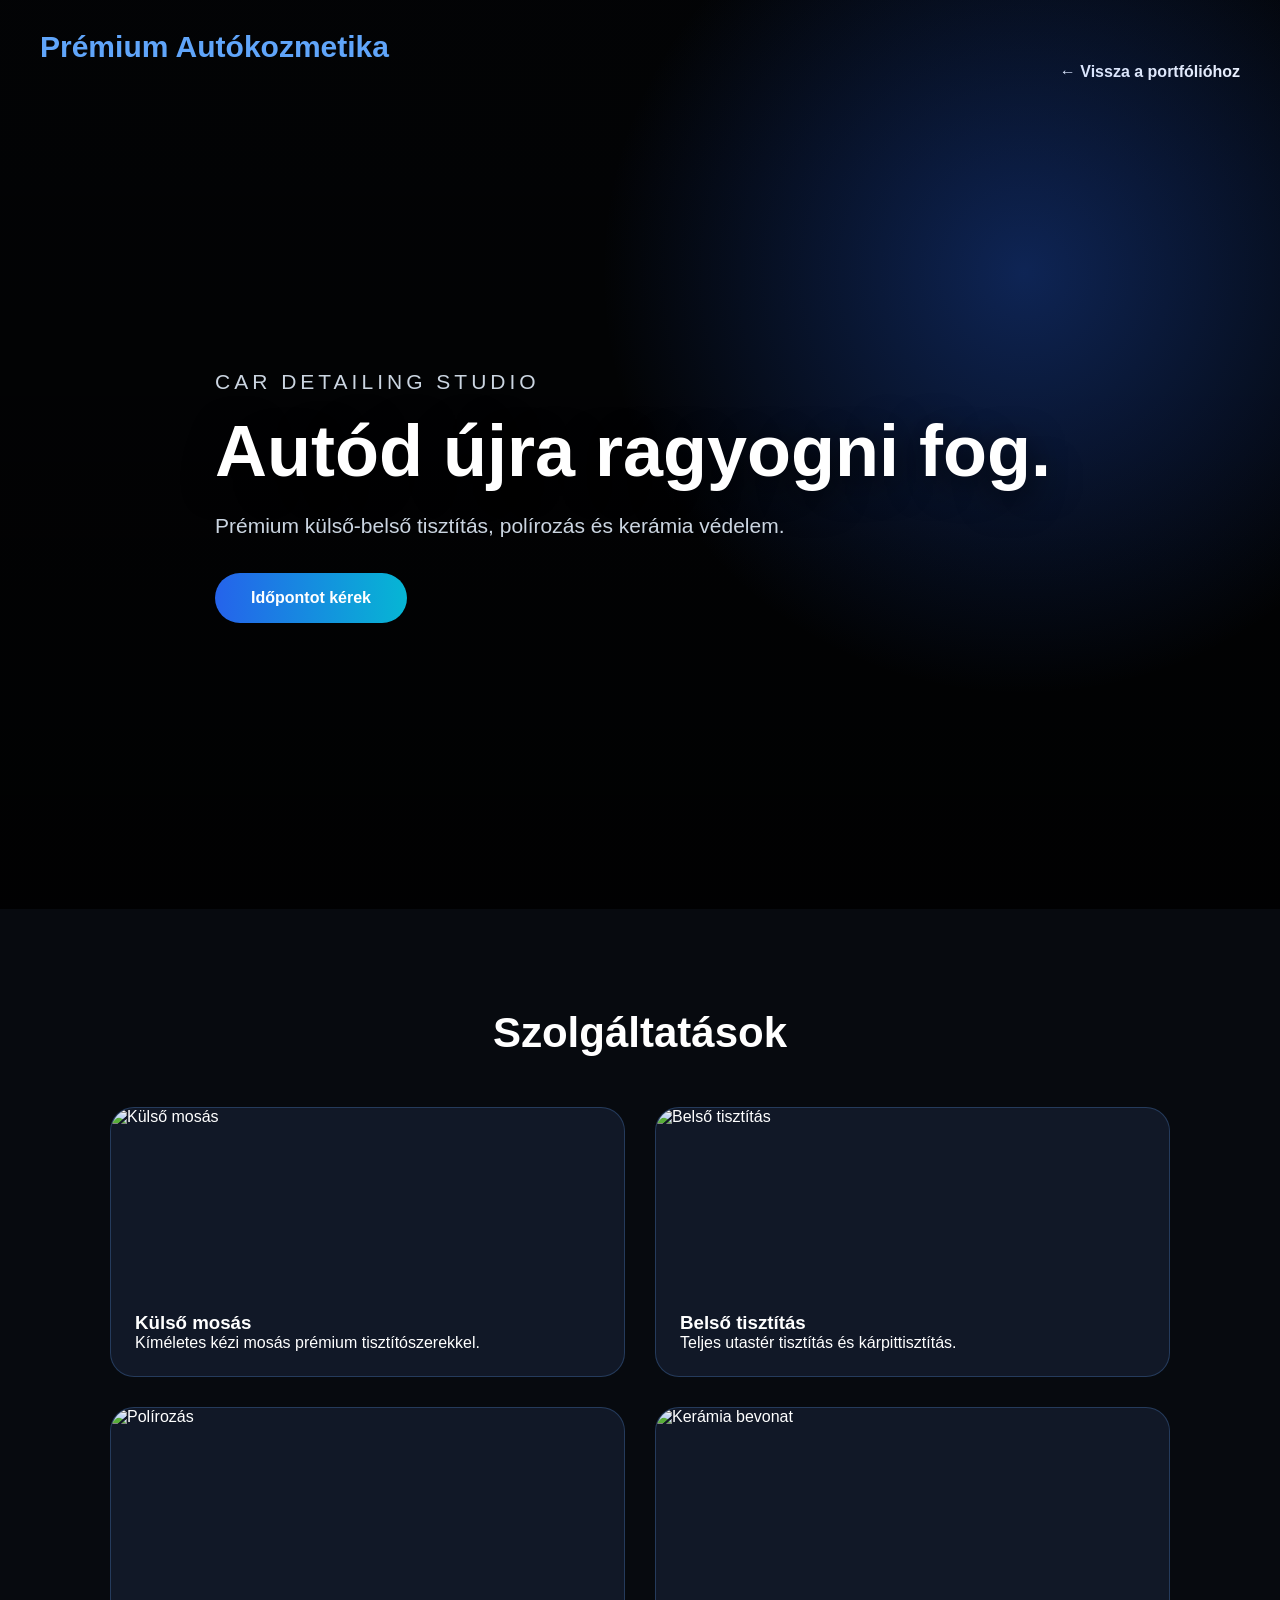
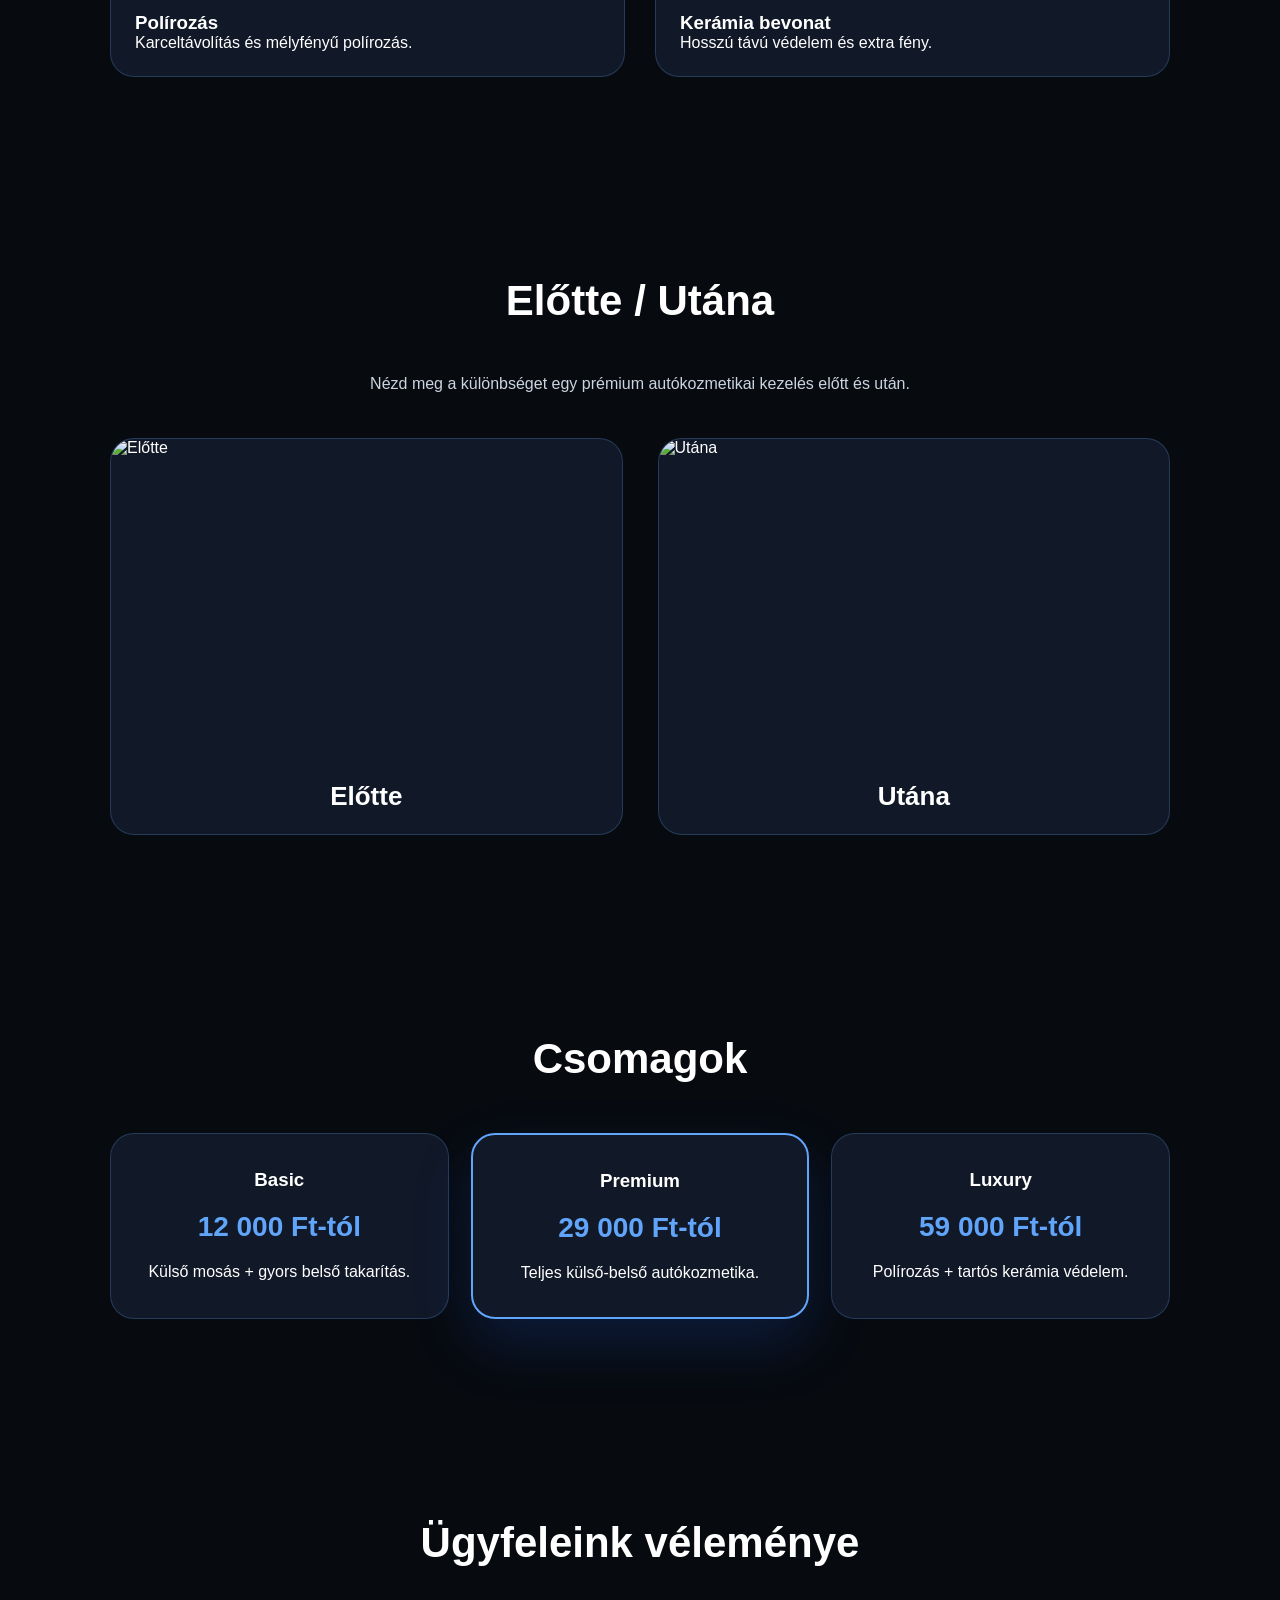
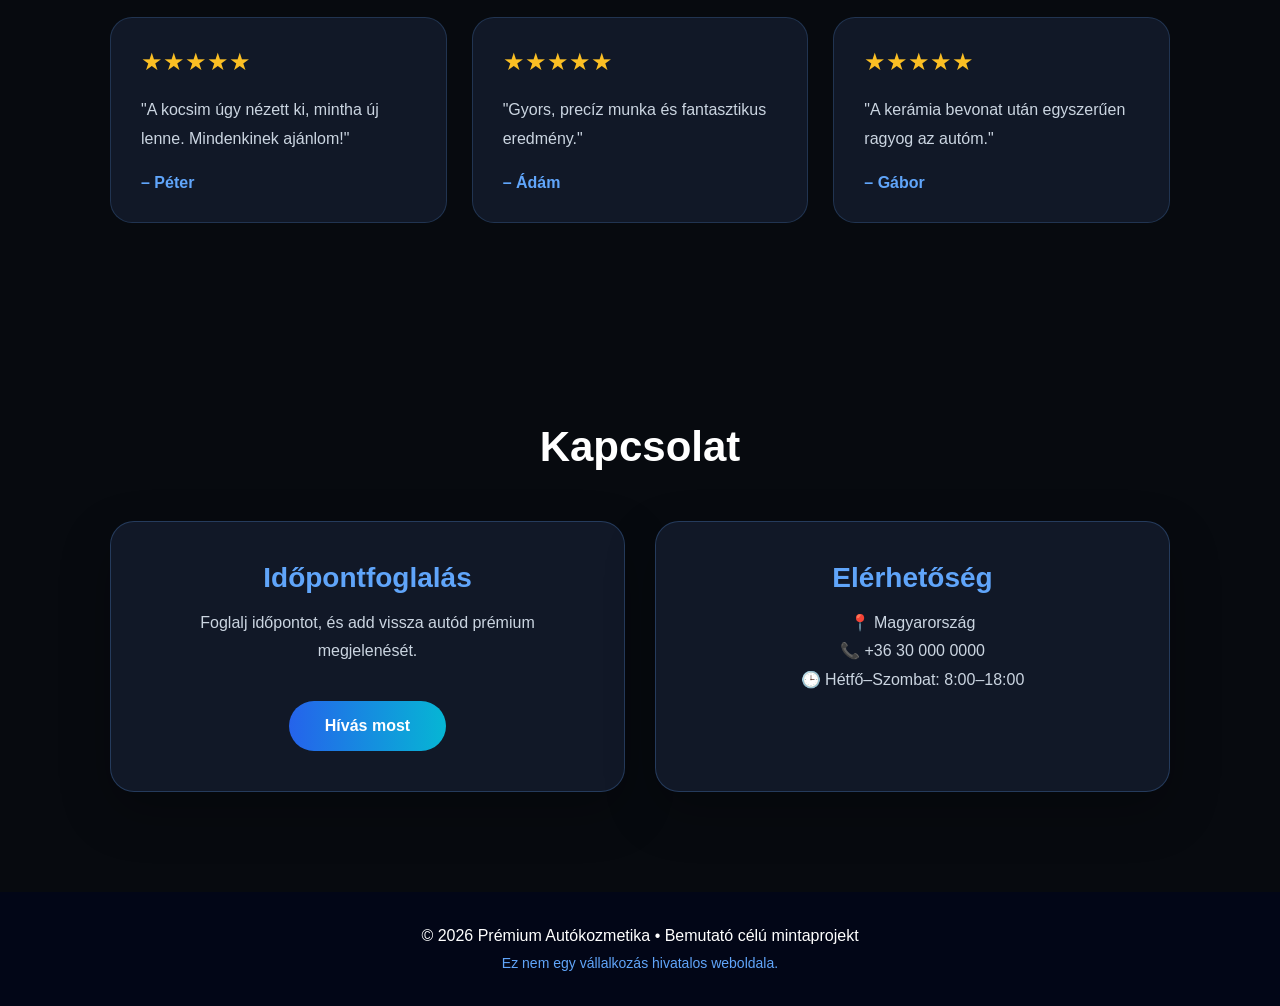
==== portfolio/autokozmetika.html @ 3424e382 "Add files via upload" ====
<!DOCTYPE html>
<html lang="hu">
<head>
    <meta charset="UTF-8">
    <meta name="viewport" content="width=device-width, initial-scale=1.0">
    <title>Prémium Autókozmetika</title>
    <link rel="stylesheet" href="css/auto.css">
</head>
<body>

<header class="hero">
    <nav>
        <h2>Prémium Autókozmetika</h2>
        <a href="../index.html">← Vissza a portfólióhoz</a>
    </nav>

    <div class="hero-content">
        <p class="label">Car Detailing Studio</p>
        <h1>Autód újra ragyogni fog.</h1>
        <p>Prémium külső-belső tisztítás, polírozás és kerámia védelem.</p>
        <a href="#contact" class="btn">Időpontot kérek</a>
    </div>
</header>

<section class="services">
    <h2>Szolgáltatások</h2>

    <div class="grid">

    <div class="service-card">
        <img src="images/wash.jpg" alt="Külső mosás">
        <div class="service-info">
            <h3>Külső mosás</h3>
            <p>Kíméletes kézi mosás prémium tisztítószerekkel.</p>
        </div>
    </div>

    <div class="service-card">
        <img src="images/interior.jpg" alt="Belső tisztítás">
        <div class="service-info">
            <h3>Belső tisztítás</h3>
            <p>Teljes utastér tisztítás és kárpittisztítás.</p>
        </div>
    </div>

    <div class="service-card">
        <img src="images/polish.jpg" alt="Polírozás">
        <div class="service-info">
            <h3>Polírozás</h3>
            <p>Karceltávolítás és mélyfényű polírozás.</p>
        </div>
    </div>

    <div class="service-card">
        <img src="images/ceramic.jpg" alt="Kerámia bevonat">
        <div class="service-info">
            <h3>Kerámia bevonat</h3>
            <p>Hosszú távú védelem és extra fény.</p>
        </div>
    </div>

</div>
</section>
<section class="before-after">

    <h2>Előtte / Utána</h2>

    <p class="before-text">
        Nézd meg a különbséget egy prémium autókozmetikai kezelés előtt és után.
    </p>

    <div class="before-grid">

        <div class="before-card">
            <img src="images/before.jpg" alt="Előtte">
            <h3>Előtte</h3>
        </div>

        <div class="before-card">
            <img src="images/after.jpg" alt="Utána">
            <h3>Utána</h3>
        </div>

    </div>

</section>
<section class="packages">
    <h2>Csomagok</h2>

    <div class="package-grid">
        <div class="package-card">
            <h3>Basic</h3>
            <p class="price">12 000 Ft-tól</p>
            <p>Külső mosás + gyors belső takarítás.</p>
        </div>

        <div class="package-card featured">
            <h3>Premium</h3>
            <p class="price">29 000 Ft-tól</p>
            <p>Teljes külső-belső autókozmetika.</p>
        </div>

        <div class="package-card">
            <h3>Luxury</h3>
            <p class="price">59 000 Ft-tól</p>
            <p>Polírozás + tartós kerámia védelem.</p>
        </div>
    </div>
</section>
<section class="reviews">

    <h2>Ügyfeleink véleménye</h2>

    <div class="reviews-grid">

        <div class="review-card">
            <div class="stars">★★★★★</div>
            <p>"A kocsim úgy nézett ki, mintha új lenne. Mindenkinek ajánlom!"</p>
            <h4>– Péter</h4>
        </div>

        <div class="review-card">
            <div class="stars">★★★★★</div>
            <p>"Gyors, precíz munka és fantasztikus eredmény."</p>
            <h4>– Ádám</h4>
        </div>

        <div class="review-card">
            <div class="stars">★★★★★</div>
            <p>"A kerámia bevonat után egyszerűen ragyog az autóm."</p>
            <h4>– Gábor</h4>
        </div>

    </div>

</section>
<section class="contact" id="contact">
    <h2>Kapcsolat</h2>

    <div class="contact-grid">

        <div class="contact-card">
            <h3>Időpontfoglalás</h3>
            <p>Foglalj időpontot, és add vissza autód prémium megjelenését.</p>
            <a href="tel:+36300000000" class="btn">Hívás most</a>
        </div>

        <div class="contact-card">
            <h3>Elérhetőség</h3>
            <p>📍 Magyarország</p>
            <p>📞 +36 30 000 0000</p>
            <p>🕒 Hétfő–Szombat: 8:00–18:00</p>
        </div>

    </div>
</section>
<footer>
    <p>© 2026 Prémium Autókozmetika • Bemutató célú mintaprojekt</p>
    <p class="demo-note">Ez nem egy vállalkozás hivatalos weboldala.</p>
</footer>

</body>
</html>
---- portfolio/css/auto.css ----
*{
    margin:0;
    padding:0;
    box-sizing:border-box;
}

body{
    font-family:Arial, sans-serif;
    background:#070A0F;
    color:white;
}

.hero{
    min-height:100vh;
    background:
        linear-gradient(rgba(0,0,0,.65),rgba(0,0,0,.88)),
        url("../images/auto-hero.jpg");
    background-size:cover;
    background-position:center;
    padding:30px;
}

nav{
    max-width:1200px;
    margin:auto;
    display:flex;
    justify-content:space-between;
    align-items:center;
}

nav h2{
    font-size:30px;
    color:#60A5FA;
}

nav a{
    color:white;
    text-decoration:none;
    font-weight:bold;
}

.hero-content{
    min-height:85vh;
    display:flex;
    flex-direction:column;
    justify-content:center;
    align-items:flex-start;
    max-width:850px;
    margin:auto;
}

.label{
    color:#60A5FA;
    text-transform:uppercase;
    letter-spacing:4px;
    margin-bottom:20px;
}

.hero h1{
    font-size:72px;
    line-height:1.05;
    margin-bottom:25px;
}

.hero p{
    font-size:21px;
    color:#CBD5E1;
    max-width:650px;
}

.btn{
    display:inline-block;
    margin-top:35px;
    background:linear-gradient(90deg,#2563EB,#06B6D4);
    color:white;
    padding:16px 36px;
    border-radius:999px;
    text-decoration:none;
    font-weight:bold;
    transition:.3s;
}

.btn:hover{
    transform:translateY(-5px);
    box-shadow:0 20px 45px rgba(37,99,235,.45);
}

section{
    max-width:1100px;
    margin:auto;
    padding:100px 20px;
}

h2{
    text-align:center;
    font-size:42px;
    margin-bottom:50px;
}

.grid,
.package-grid{
    display:grid;
    grid-template-columns:repeat(4,1fr);
    gap:22px;
}

.package-grid{
    grid-template-columns:repeat(3,1fr);
}

.card,
.package-card{
    background:#111827;
    border:1px solid rgba(96,165,250,.25);
    border-radius:24px;
    padding:35px;
    text-align:center;
    transition:.3s;
}

.card:hover,
.package-card:hover{
    transform:translateY(-8px);
    box-shadow:0 25px 60px rgba(37,99,235,.25);
}

.featured{
    border:2px solid #60A5FA;
    box-shadow:0 25px 60px rgba(37,99,235,.2);
}

.price{
    color:#60A5FA;
    font-size:28px;
    font-weight:bold;
    margin:20px 0;
}

.contact{
    text-align:center;
}

footer{
    text-align:center;
    background:#020617;
    padding:35px;
}

.demo-note{
    margin-top:10px;
    color:#60A5FA;
    font-size:14px;
}

@media(max-width:768px){
    nav{
        flex-direction:column;
        gap:15px;
    }

    .hero-content{
        align-items:center;
        text-align:center;
    }

    .hero h1{
        font-size:44px;
    }

    .grid,
    .package-grid{
        grid-template-columns:1fr;
    }
}
.hero h1{
    text-shadow:0 8px 35px rgba(0,0,0,.9);
}

.hero-content{
    position:relative;
    z-index:1;
}

.hero::after{
    content:"";
    position:absolute;
    inset:0;
    background:radial-gradient(circle at 80% 30%,rgba(37,99,235,.35),transparent 35%);
    pointer-events:none;
}

.hero{
    position:relative;
    overflow:hidden;
}
.services .grid{
    display:grid !important;
    grid-template-columns:repeat(2, 1fr) !important;
    gap:30px !important;
}

.services .service-card{
    background:#111827;
    border:1px solid rgba(96,165,250,.25);
    border-radius:24px;
    overflow:hidden;
}

.services .service-card img{
    width:100% !important;
    height:180px !important;
    object-fit:cover !important;
    display:block;
}

.services .service-info{
    padding:24px;
}

@media(max-width:768px){
    .services .grid{
        grid-template-columns:1fr !important;
    }
}
.before-after{
    padding:100px 20px;
}

.before-text{
    text-align:center;
    color:#CBD5E1;
    max-width:650px;
    margin:0 auto 45px;
}

.before-grid{
    display:grid;
    grid-template-columns:repeat(2,1fr);
    gap:35px;
}

.before-card{
    background:#111827;
    border-radius:24px;
    overflow:hidden;
    border:1px solid rgba(96,165,250,.25);
    transition:.3s;
}

.before-card:hover{
    transform:translateY(-8px);
    box-shadow:0 25px 60px rgba(37,99,235,.25);
}

.before-card img{
    width:100%;
    height:320px;
    object-fit:cover;
    display:block;
}

.before-card h3{
    text-align:center;
    padding:22px;
    font-size:26px;
}

@media(max-width:768px){

    .before-grid{
        grid-template-columns:1fr;
    }

    .before-card img{
        height:220px;
    }

}
.contact-grid{
    display:grid;
    grid-template-columns:repeat(2,1fr);
    gap:30px;
}

.contact-card{
    background:#111827;
    border:1px solid rgba(96,165,250,.25);
    border-radius:24px;
    padding:40px;
    text-align:center;
    box-shadow:0 20px 50px rgba(0,0,0,.25);
}

.contact-card h3{
    font-size:28px;
    margin-bottom:15px;
    color:#60A5FA;
}

.contact-card p{
    color:#CBD5E1;
    line-height:1.8;
}

@media(max-width:768px){
    .contact-grid{
        grid-template-columns:1fr;
    }
}
.reviews{
    padding:100px 20px;
}

.reviews-grid{
    display:grid;
    grid-template-columns:repeat(3,1fr);
    gap:25px;
}

.review-card{
    background:#111827;
    border:1px solid rgba(96,165,250,.2);
    border-radius:22px;
    padding:30px;
    transition:.3s;
}

.review-card:hover{
    transform:translateY(-8px);
    box-shadow:0 25px 60px rgba(37,99,235,.25);
}

.stars{
    color:#FBBF24;
    font-size:24px;
    margin-bottom:20px;
}

.review-card p{
    color:#CBD5E1;
    line-height:1.8;
    margin-bottom:20px;
}

.review-card h4{
    color:#60A5FA;
}

@media(max-width:768px){

    .reviews-grid{
        grid-template-columns:1fr;
    }

}
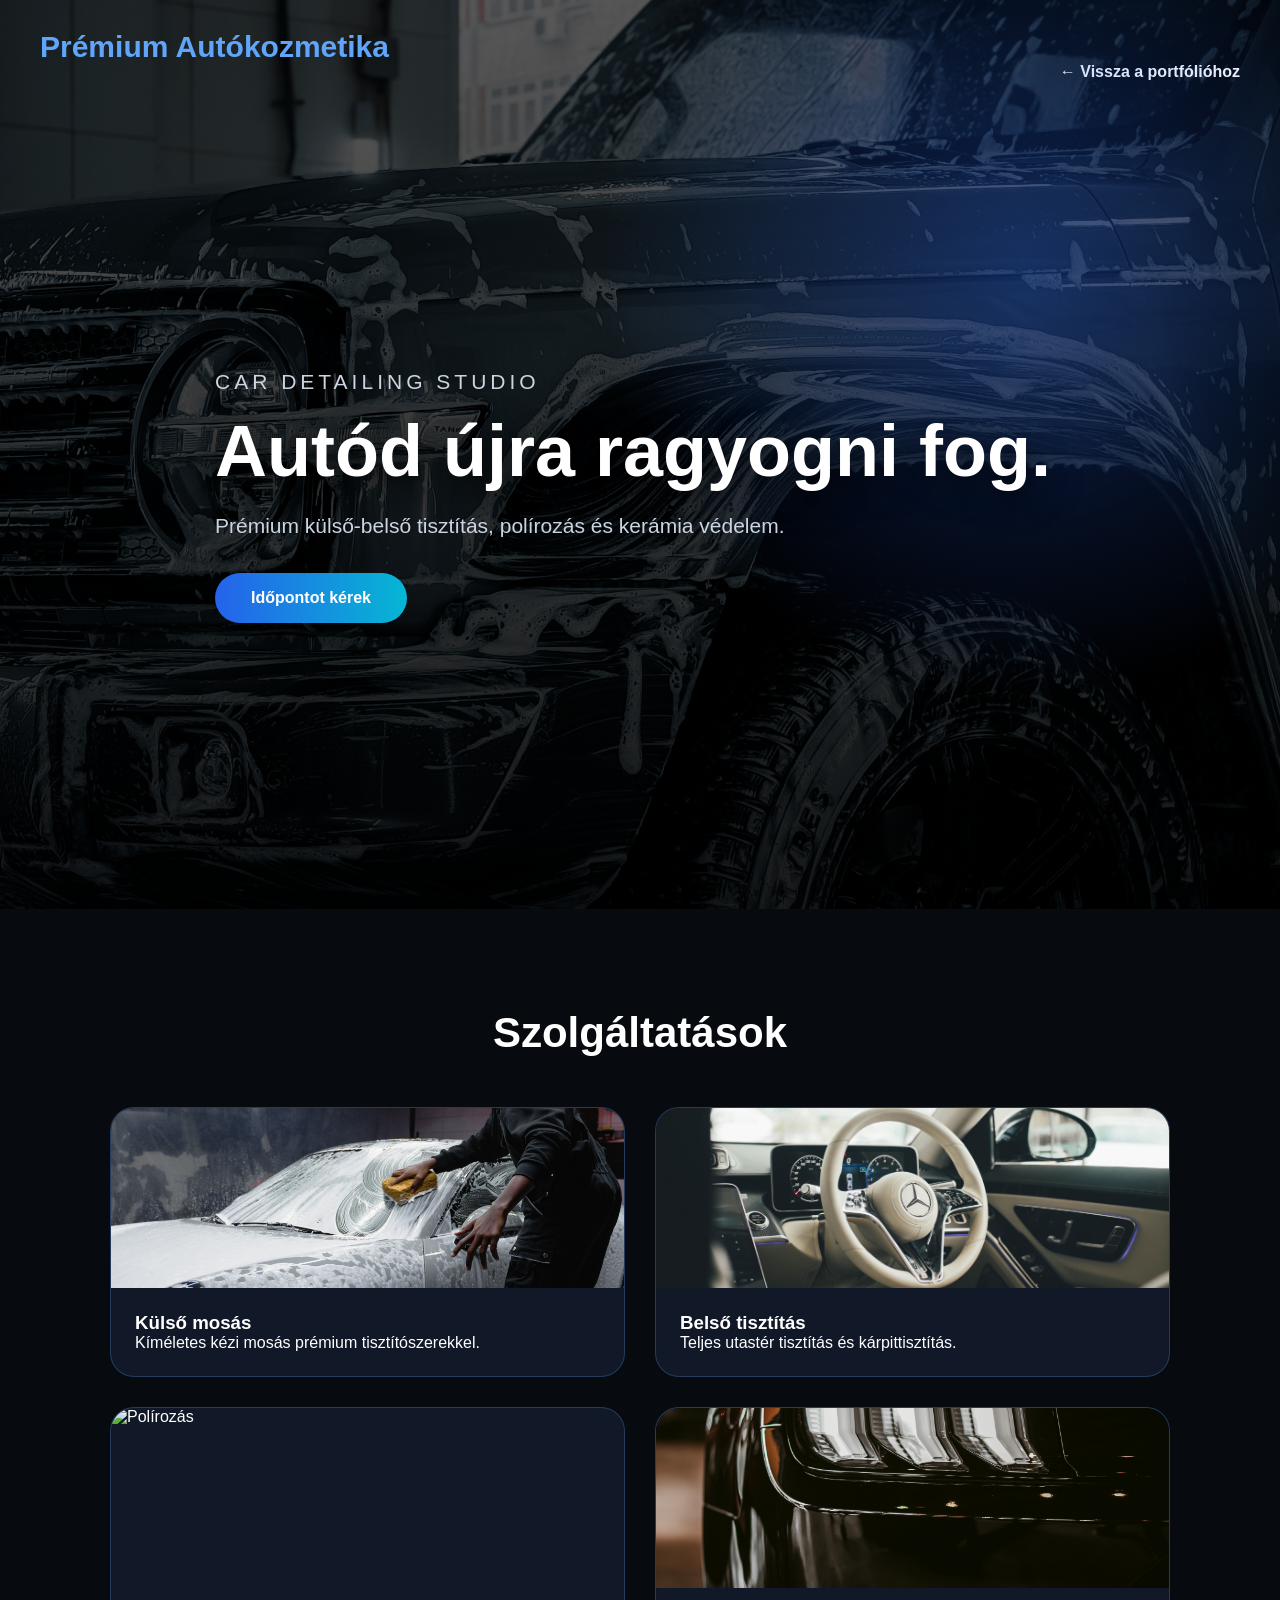
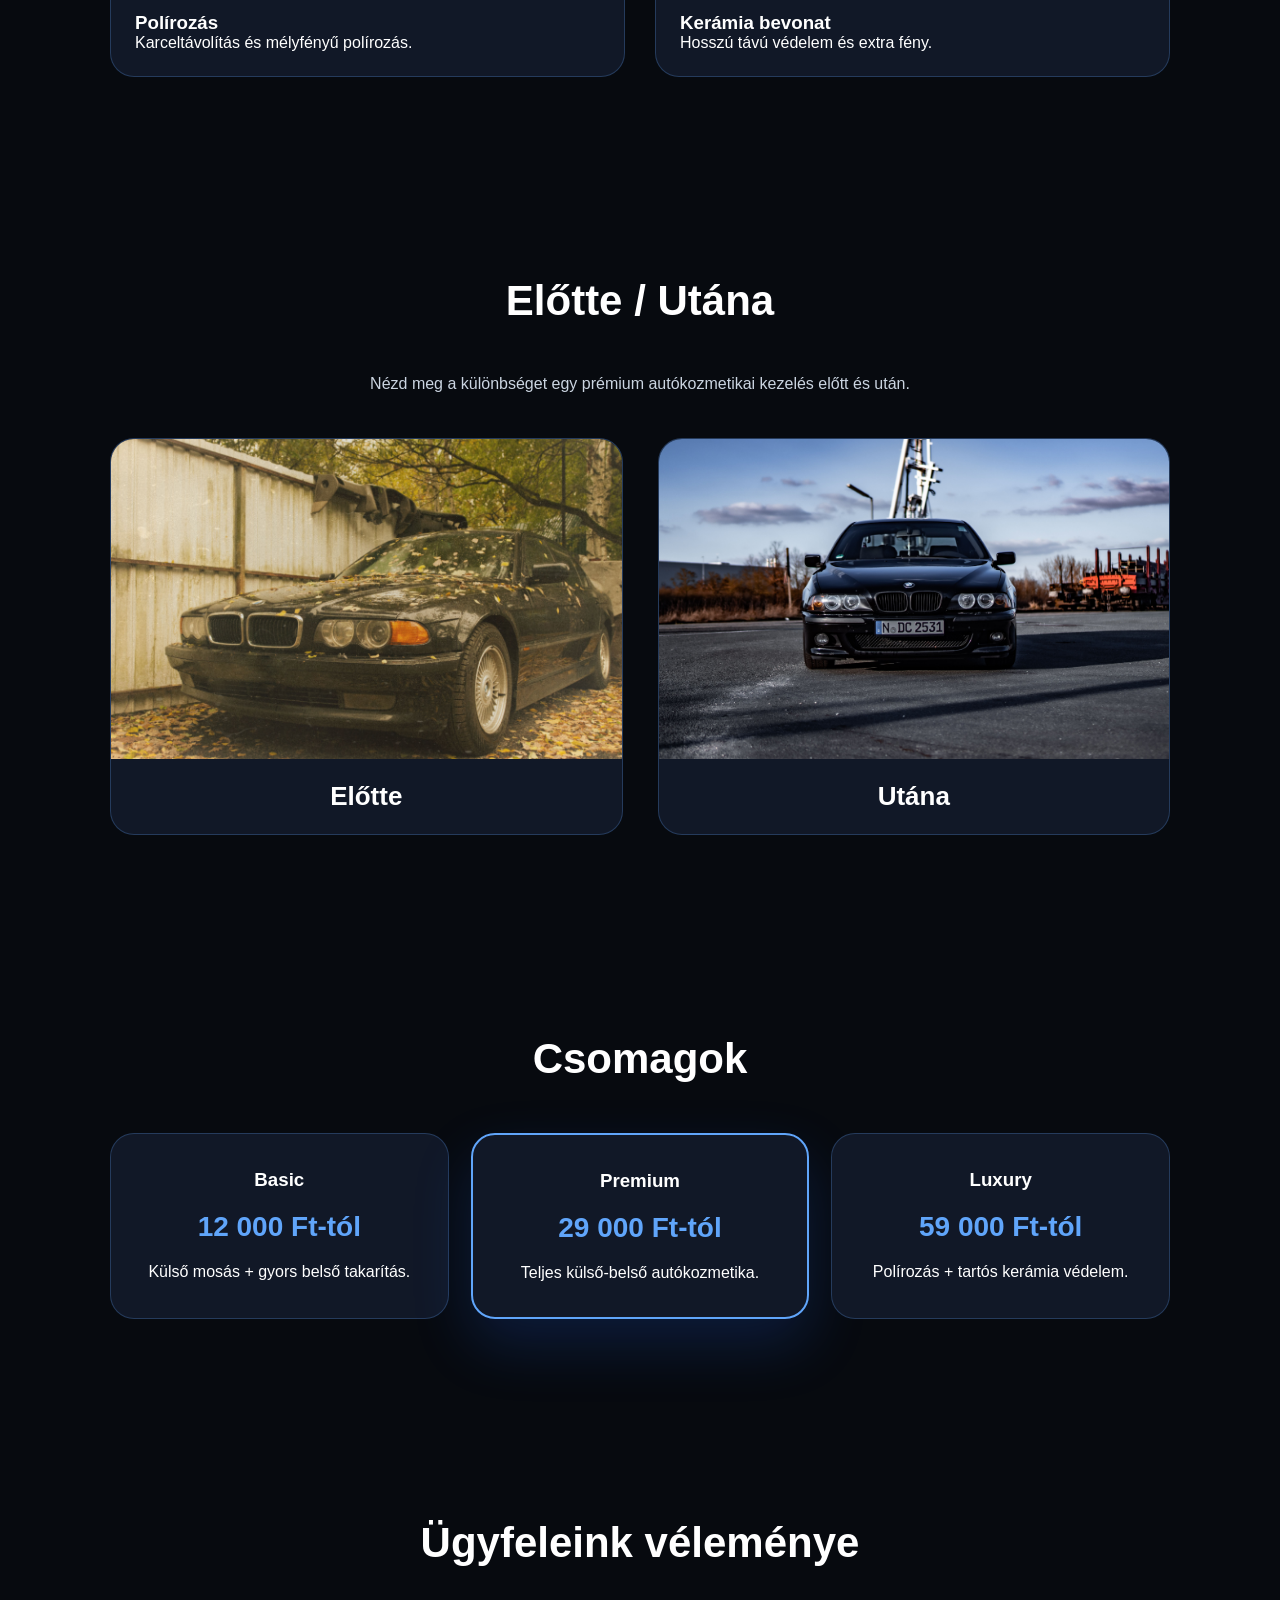
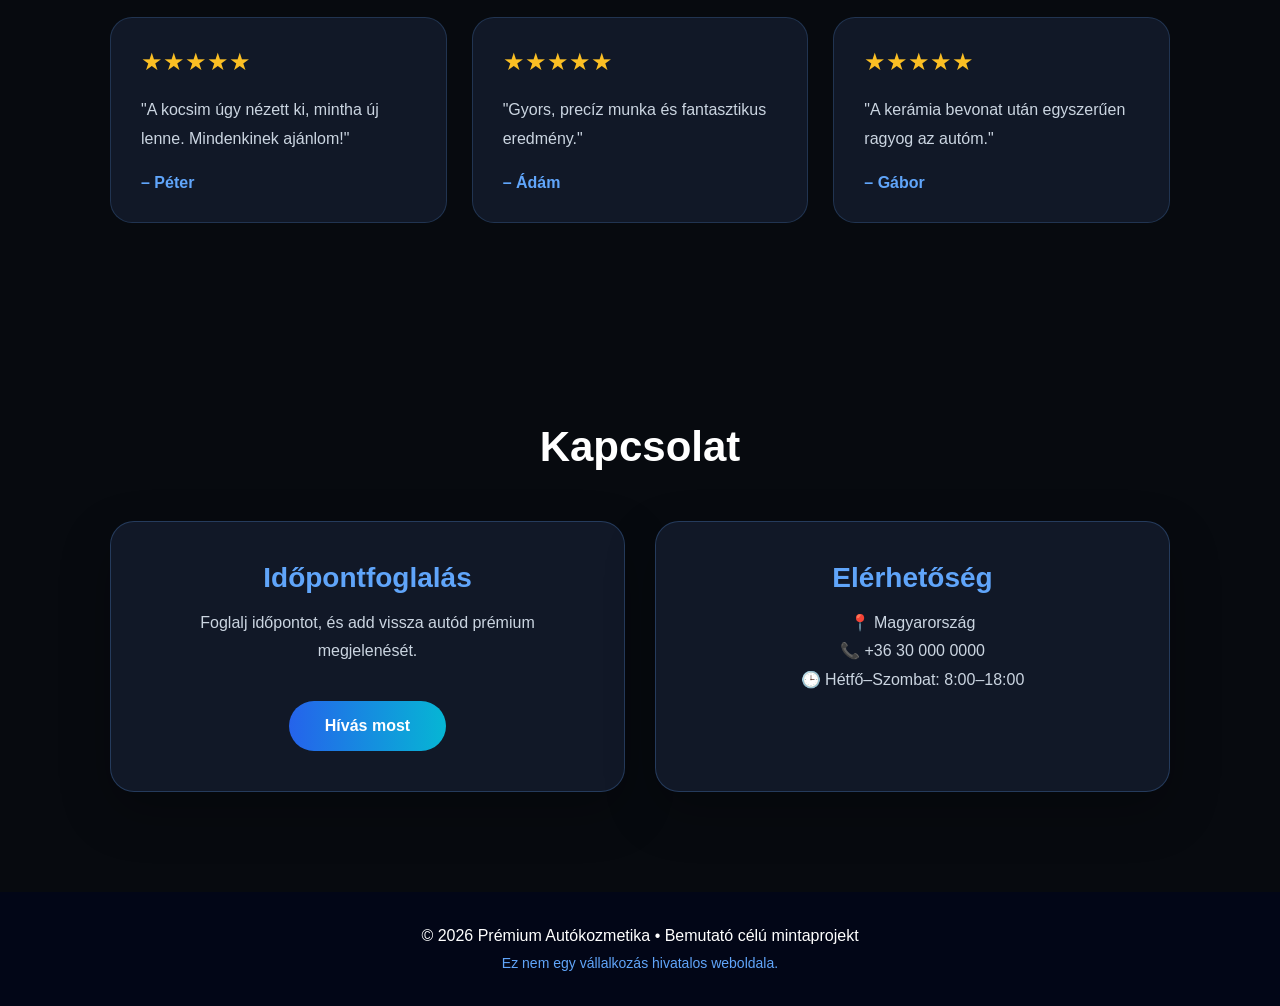
==== commit 47204f75: "kisebb javítások" ====
--- a/portfolio/autokozmetika.html
+++ b/portfolio/autokozmetika.html
@@ -4,6 +4,8 @@
     <meta charset="UTF-8">
     <meta name="viewport" content="width=device-width, initial-scale=1.0">
     <title>Prémium Autókozmetika</title>
+    <meta name="description" content="Modern, gyors és mobilbarát weboldalak kisvállalkozásoknak. Matyó Webdesign portfólió.">
+    <link rel="icon" type="image/png" href="../images/favicon.png">
     <link rel="stylesheet" href="css/auto.css">
 </head>
 <body>
